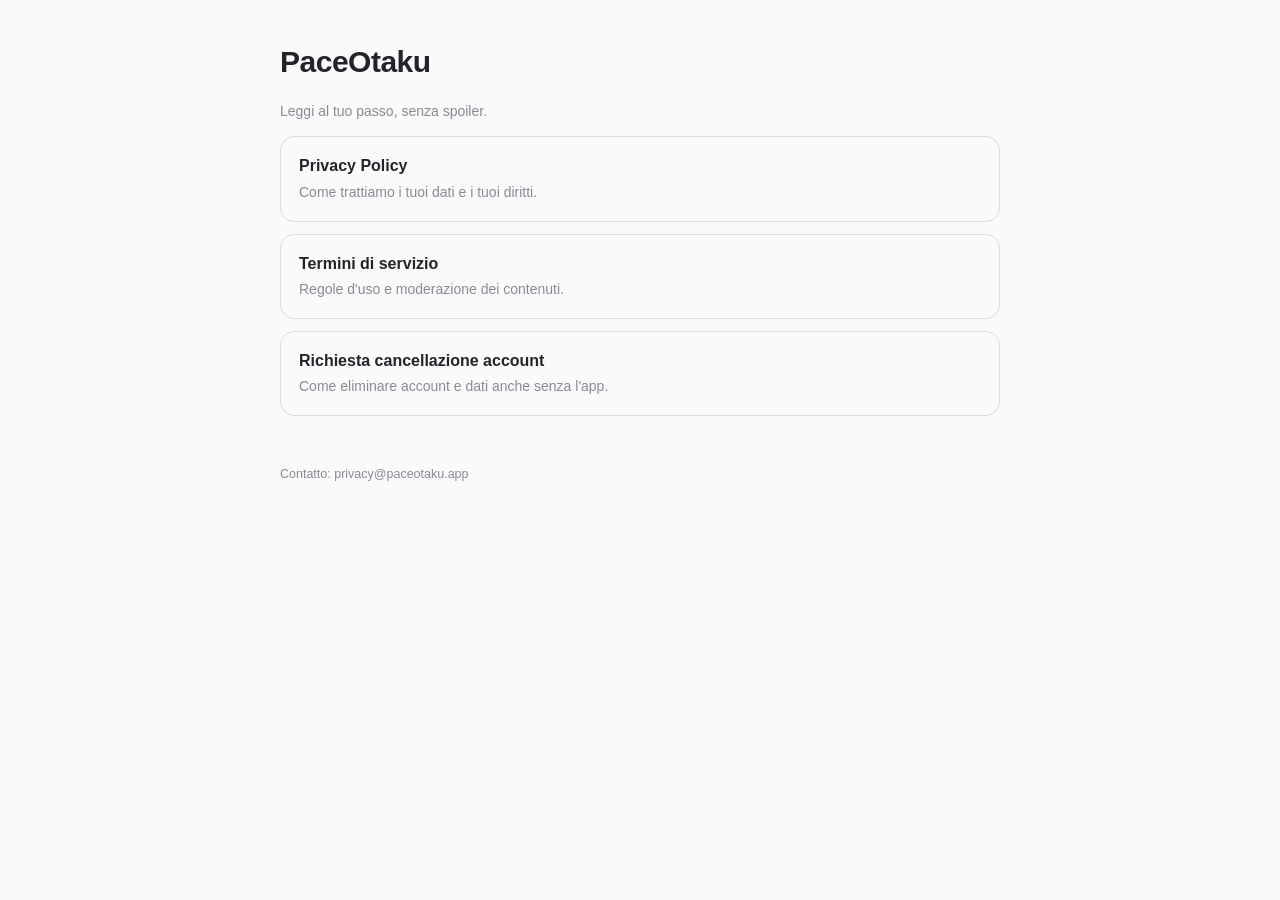
==== index.html @ e78507db "Documenti legali PaceOtaku" ====
<!doctype html><html lang="it"><head><meta charset="utf-8">
<meta name="viewport" content="width=device-width,initial-scale=1">
<title>PaceOtaku — Documenti legali</title><link rel="stylesheet" href="style.css"></head><body>
<h1>PaceOtaku</h1>
<p class="muted">Leggi al tuo passo, senza spoiler.</p>
<a class="card" href="privacy.html"><b>Privacy Policy</b><br><span class="muted">Come trattiamo i tuoi dati e i tuoi diritti.</span></a>
<a class="card" href="terms.html"><b>Termini di servizio</b><br><span class="muted">Regole d'uso e moderazione dei contenuti.</span></a>
<a class="card" href="cancellazione-account.html"><b>Richiesta cancellazione account</b><br><span class="muted">Come eliminare account e dati anche senza l'app.</span></a>
<footer>Contatto: privacy@paceotaku.app</footer>
</body></html>
---- style.css ----
:root{color-scheme:light dark}
*{box-sizing:border-box}
body{font-family:-apple-system,BlinkMacSystemFont,"Segoe UI",Roboto,Helvetica,Arial,sans-serif;
  max-width:760px;margin:0 auto;padding:32px 20px 64px;line-height:1.6;color:#23232a;background:#fafafb}
@media(prefers-color-scheme:dark){body{color:#e6e6ea;background:#17171b}a{color:#7aa2ff}}
h1{font-size:30px;letter-spacing:-.5px;margin:.2em 0 .1em}
h2{font-size:19px;margin:1.6em 0 .3em}
a{color:#2E5FE8;text-decoration:none}a:hover{text-decoration:underline}
.muted{color:#8a8a95;font-size:14px}
.nav{margin:8px 0 28px;font-size:14px}
.card{display:block;border:1px solid #dcdce4;border-radius:14px;padding:16px 18px;margin:12px 0;text-decoration:none;color:inherit}
@media(prefers-color-scheme:dark){.card{border-color:#33333c}}
.card b{font-size:16px}
footer{margin-top:48px;font-size:12.5px;color:#8a8a95}
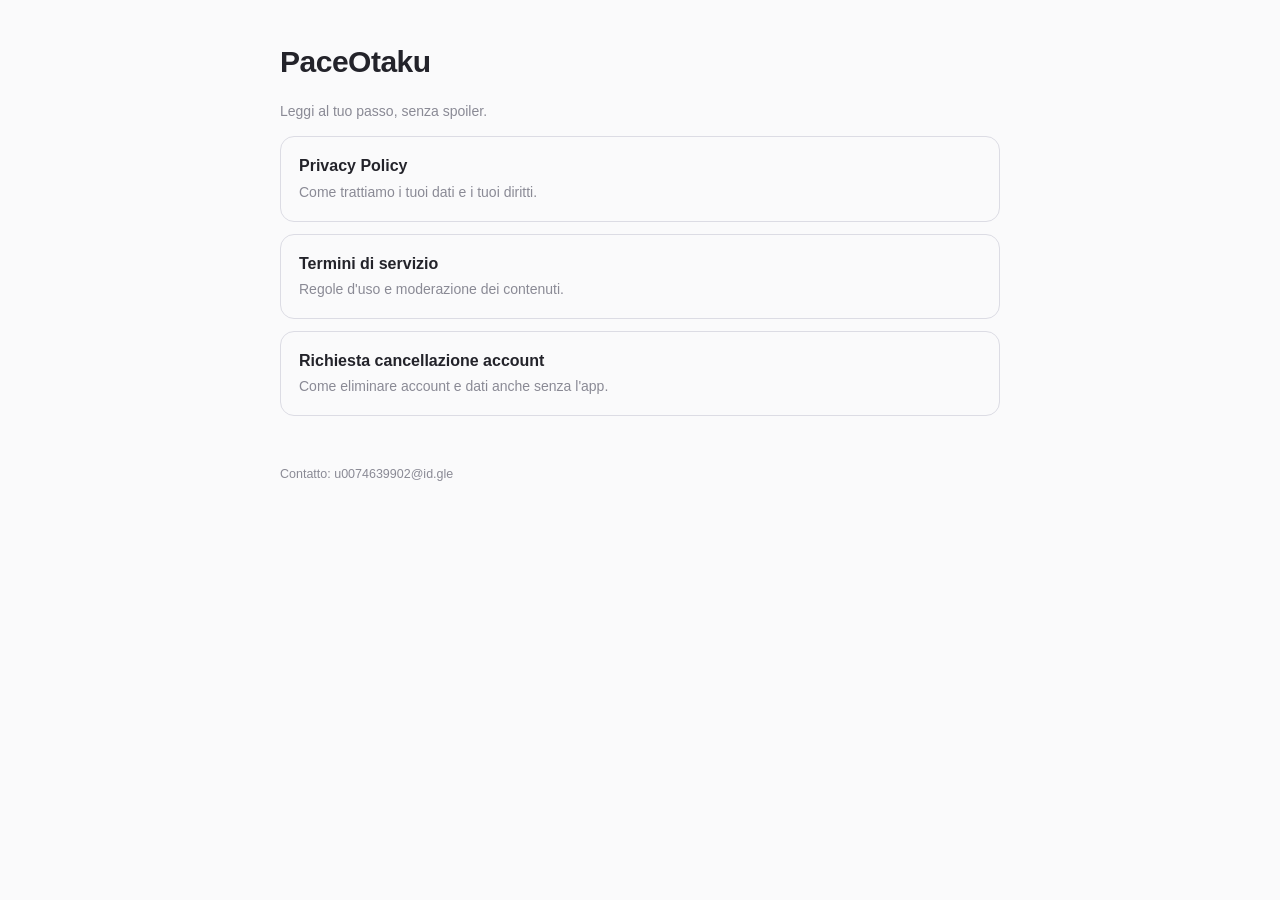
==== commit 15ff2806: "Email di contatto reale" ====
--- a/index.html
+++ b/index.html
@@ -6,5 +6,5 @@
 <a class="card" href="privacy.html"><b>Privacy Policy</b><br><span class="muted">Come trattiamo i tuoi dati e i tuoi diritti.</span></a>
 <a class="card" href="terms.html"><b>Termini di servizio</b><br><span class="muted">Regole d'uso e moderazione dei contenuti.</span></a>
 <a class="card" href="cancellazione-account.html"><b>Richiesta cancellazione account</b><br><span class="muted">Come eliminare account e dati anche senza l'app.</span></a>
-<footer>Contatto: privacy@paceotaku.app</footer>
+<footer>Contatto: u0074639902@id.gle</footer>
 </body></html>
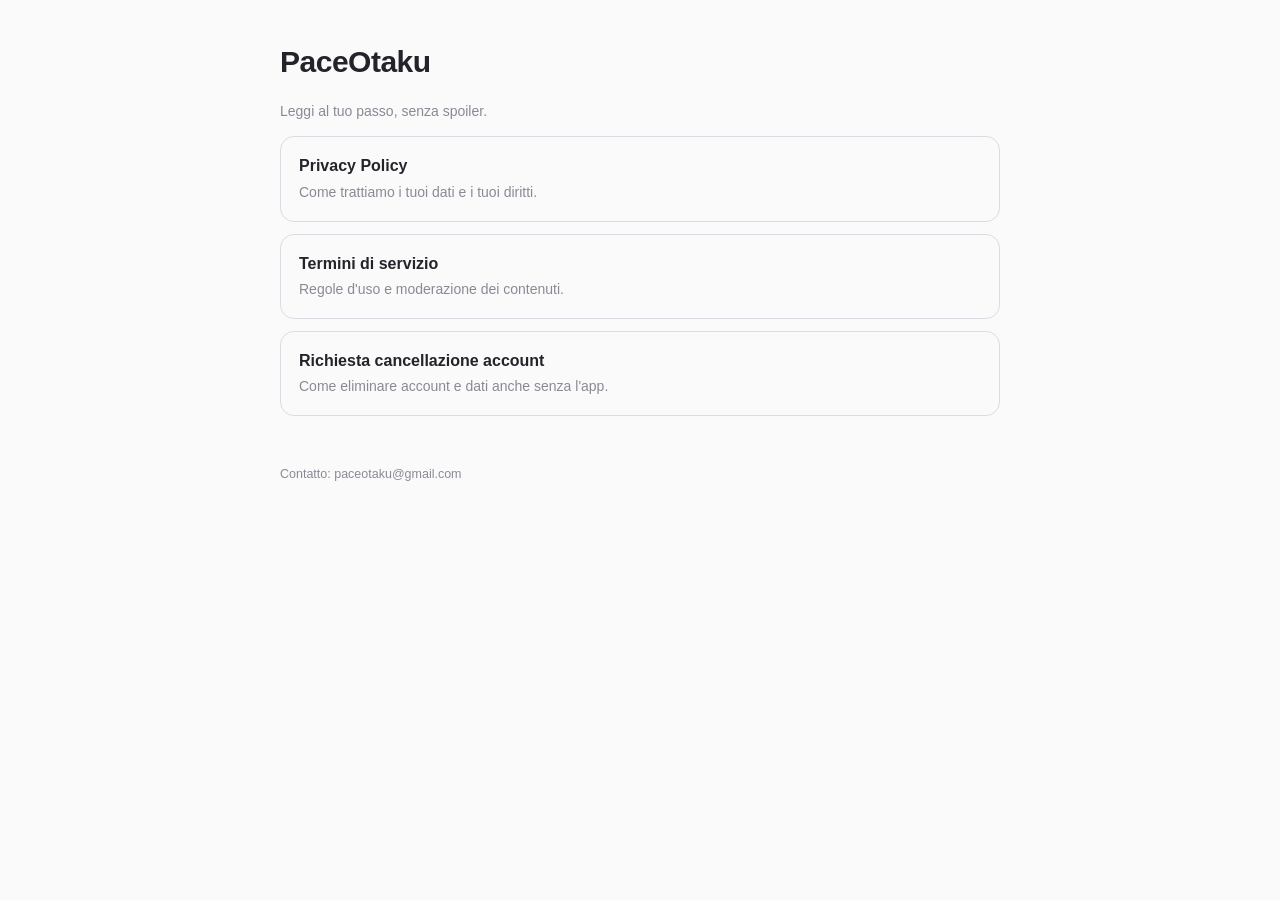
==== commit 937d12a4: "Aggiorna email di contatto → paceotaku@gmail.com Sostituisce u0074639902@id.gle su privacy, terms, c" ====
--- a/index.html
+++ b/index.html
@@ -6,5 +6,5 @@
 <a class="card" href="privacy.html"><b>Privacy Policy</b><br><span class="muted">Come trattiamo i tuoi dati e i tuoi diritti.</span></a>
 <a class="card" href="terms.html"><b>Termini di servizio</b><br><span class="muted">Regole d'uso e moderazione dei contenuti.</span></a>
 <a class="card" href="cancellazione-account.html"><b>Richiesta cancellazione account</b><br><span class="muted">Come eliminare account e dati anche senza l'app.</span></a>
-<footer>Contatto: u0074639902@id.gle</footer>
+<footer>Contatto: paceotaku@gmail.com</footer>
 </body></html>
